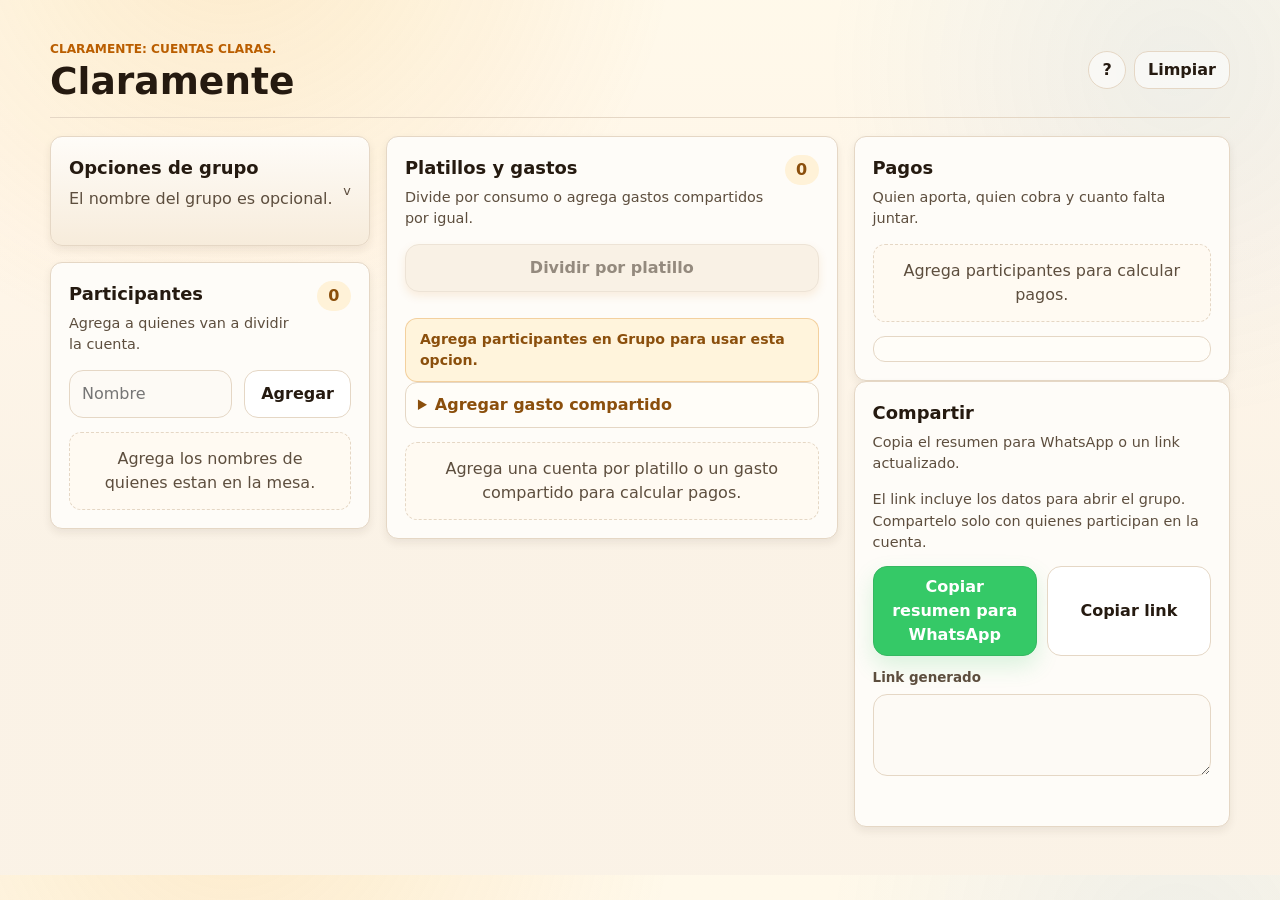
==== index.html @ 46884c8a "Hace el flujo legible para quien no usa tecnologia. Una pregunta a la vez, el dibujo sale solo y cad" ====
<!doctype html>
<html lang="es">
  <head>
    <meta charset="utf-8">
    <meta name="viewport" content="width=device-width, initial-scale=1">
    <meta name="theme-color" content="#f2a93b">
    <meta name="description" content="Divide cuentas de mesa y gastos compartidos sin backend y costo cero.">
    <meta http-equiv="Content-Security-Policy" content="default-src 'self'; script-src 'self'; style-src 'self' 'unsafe-inline'; img-src 'self' data: blob:; connect-src 'self'; object-src 'none'; base-uri 'none'; form-action 'none'; manifest-src 'self'; worker-src 'self'">
    <title>Claramente: cuentas claras</title>
    <link rel="icon" href="icon-192.png">
    <link rel="manifest" href="manifest.json">
    <link rel="stylesheet" href="style.css">
  </head>
  <body>
    <main class="app-shell">
      <header class="topbar">
        <div>
          <p class="eyebrow">Claramente: cuentas claras.</p>
          <h1>Claramente</h1>
        </div>
        <div class="topbar-actions">
          <button class="ghost-button topbar-button" id="supportBtn" type="button" aria-label="Ayuda y soporte">?</button>
          <button class="ghost-button topbar-button" id="resetBtn" type="button">Limpiar</button>
        </div>
      </header>

      <nav class="bottom-nav" aria-label="Secciones">
        <button class="nav-item active" data-tab="tab-group" type="button"><span class="nav-label">Grupo</span></button>
        <button class="nav-item" data-tab="tab-expenses" type="button"><span class="nav-label">Gastos</span></button>
        <button class="nav-item" data-tab="tab-settlements" type="button"><span class="nav-label">Pagos</span></button>
      </nav>

      <div class="main-grid">
        <div id="tab-group" class="tab-content">
          <details class="panel group-panel" id="groupConfigDetails">
            <summary class="group-summary-header">
              <div>
                <h2 id="groupTitle">Opciones de grupo</h2>
                <p>El nombre del grupo es opcional.</p>
              </div>
            </summary>
            <div class="group-config-content">
              <div class="form-row">
                <label class="field"><span>Nombre del grupo opcional</span><input id="groupNameInput" type="text" autocomplete="off" placeholder="Cena, viaje, renta..."></label>
                <label class="field"><span>Moneda</span>
                  <select id="currencyInput">
                    <option value="MXN">MXN</option>
                    <option value="USD">USD</option>
                    <option value="EUR">EUR</option>
                    <option value="COP">COP</option>
                    <option value="ARS">ARS</option>
                    <option value="CLP">CLP</option>
                  </select>
                </label>
              </div>
            </div>
          </details>

          <section class="panel" aria-labelledby="peopleTitle">
            <div class="section-header">
              <div>
                <h2 id="peopleTitle">Participantes</h2>
                <p>Agrega a quienes van a dividir la cuenta.</p>
              </div>
              <span class="counter" id="peopleCount">0</span>
            </div>
            <form class="inline-form" id="personForm">
              <label class="sr-only" for="personNameInput">Nombre</label>
              <input id="personNameInput" type="text" autocomplete="off" placeholder="Nombre">
              <button type="submit">Agregar</button>
            </form>
            <ul class="list" id="peopleList"></ul>
            <div class="guest-panel hidden" id="guestPanel"></div>
            <div class="tab-flow-actions"><button class="primary-button next-tab-btn" data-next-tab="tab-expenses" type="button">Siguiente: agregar gastos</button></div>
          </section>
        </div>

        <div id="tab-expenses" class="tab-content hidden">
          <section class="panel" aria-labelledby="expenseTitle">
            <div class="section-header">
              <div>
                <h2 id="expenseTitle">Platillos y gastos</h2>
                <p>Divide por consumo o agrega gastos compartidos por igual.</p>
              </div>
              <span class="counter" id="expenseCount">0</span>
            </div>
            <button class="primary-button full-action" id="openRestaurantBtn" type="button">Dividir por platillo</button>
            <div id="restaurantWarning" class="restaurant-warning hidden">
              <span>Agrega participantes en Grupo para usar esta opcion.</span>
            </div>
            <details class="single-expense">
              <summary>Agregar gasto compartido</summary>
              <form class="expense-form" id="expenseForm">
                <p class="field-hint">Para compras que se reparten entre varias personas sin distinguir platillos, como taxi, botellas u hotel.</p>
                <label class="field"><span>Descripcion</span><input id="expenseDescriptionInput" type="text" autocomplete="off" placeholder="Taxi, hotel, botellas..."></label>
                <div class="form-row">
                  <label class="field"><span>Monto</span><input id="expenseAmountInput" type="number" min="0" step="0.01" inputmode="decimal" placeholder="0.00"></label>
                  <label class="field"><span>Pago</span><select id="expensePaidByInput"></select></label>
                </div>
                <fieldset class="split-box">
                  <div class="split-header"><legend>Dividir entre</legend><button class="text-button" id="selectAllSplitBtn" type="button">Todos</button></div>
                  <div class="chips" id="splitWithList"></div>
                </fieldset>
                <button class="primary-button" type="submit">Agregar gasto</button>
              </form>
            </details>
            <ul class="list expense-list" id="expenseList"></ul>
            <div class="tab-flow-actions"><button class="primary-button next-tab-btn" data-next-tab="tab-settlements" type="button">Siguiente: pagos</button></div>
          </section>
        </div>

        <div id="tab-settlements" class="tab-content hidden">
          <section class="panel" aria-labelledby="balanceTitle">
            <div class="section-header">
              <div>
                <h2 id="balanceTitle">Pagos</h2>
                <p>Quien aporta, quien cobra y cuanto falta juntar.</p>
              </div>
            </div>
            <div class="balance-summary" id="balanceList"></div>
            <div class="settlements" id="settlementList"></div>
            <div class="table-close" id="tableClosePanel"></div>
          </section>
          <section class="panel share-panel" aria-labelledby="shareTitle">
            <div class="section-header">
              <div>
                <h2 id="shareTitle">Compartir</h2>
                <p>Copia el resumen para WhatsApp o un link actualizado.</p>
              </div>
            </div>
            <p class="privacy-note" id="privacyNote"></p>
            <div class="share-actions">
              <button class="primary-button" id="copyMessageBtn" type="button">Copiar resumen para WhatsApp</button>
              <button id="copyLinkBtn" type="button">Copiar link</button>
            </div>
            <label class="field"><span>Link generado</span><textarea id="shareLinkOutput" readonly rows="3"></textarea></label>
            <label class="field hidden" id="privateKeyField"><span>Clave privada</span><input id="privateKeyOutput" type="text" readonly></label>
            <button class="hidden" id="copyPrivateKeyBtn" type="button">Copiar clave</button>
            <p class="status-line" id="statusLine" aria-live="polite"></p>
          </section>
        </div>

        <div id="tab-support" class="tab-content hidden">
          <section class="panel group-panel" aria-labelledby="supportTitle">
            <div class="section-header">
              <div>
                <h2 id="supportTitle">Ayuda y soporte</h2>
                <p>Guia rapida y herramientas locales para revisar Claramente.</p>
              </div>
            </div>
            <div class="accordion-group">
              <details class="support-accordion"><summary>Como empezar a dividir gastos</summary><div class="accordion-content"><p>Agrega participantes, registra platillos o gastos, y revisa Pagos para saber cuanto falta juntar.</p></div></details>
              <details class="support-accordion"><summary>Como funciona cumpleanero o invitado</summary><div class="accordion-content"><p>Marca a quien no va a pagar desde Grupo. Su parte baja a $0 y se reparte entre quienes si pagan.</p></div></details>
              <details class="support-accordion"><summary>Privacidad del link</summary><div class="accordion-content"><p>El link incluye los datos para abrir el grupo. Compartelo solo con quienes participan en la cuenta.</p></div></details>
            </div>
          </section>
          <section class="panel backup-panel" aria-labelledby="backupTitle">
            <div class="section-header"><div><h2 id="backupTitle">Guardar o cargar copia del grupo</h2><p>Guarda una copia de seguridad en tu dispositivo para no perder los datos del grupo.</p></div></div>
            <div class="diagnostic-box">
              <p>Descarga un archivo con todos los participantes y gastos actuales, o sube uno guardado anteriormente para continuar.</p>
              <div class="diagnostic-actions">
                <button type="button" class="topbar-button" id="exportBackupBtn">Guardar copia (.claramente)</button>
                <button type="button" class="topbar-button accent-button" id="importBackupBtn">Cargar copia</button>
                <input type="file" id="importBackupFile" accept=".claramente,.clara,.json,.txt" style="display: none;">
              </div>
            </div>
          </section>
          <section class="panel support-dev-panel" aria-labelledby="devTitle">
            <div class="section-header"><div><h2 id="devTitle">Diagnostico y errores</h2><p>Herramientas tecnicas para resolver fallos y reportar problemas.</p></div></div>
            <div class="diagnostic-box"><p><strong>Version de cache:</strong> <code id="cacheVersionLabel">clara-cache-v51</code></p><div class="diagnostic-actions"><button type="button" class="topbar-button" id="copyStateJsonBtn">Copiar estado JSON</button><button type="button" class="topbar-button accent-button" id="forceReloadBtn">Forzar actualizacion</button></div></div>
            <div class="error-console-panel"><h3>Consola de errores</h3><div id="errorConsoleBox" class="error-console-box no-errors">No se han detectado errores de ejecucion. Todo funciona bien.</div><button type="button" class="primary-button hidden full-action compact-action" id="copyErrorLogBtn">Copiar reporte de errores</button></div>
          </section>
        </div>
      </div>
    </main>

    <dialog class="restaurant-dialog" id="restaurantDialog">
      <form method="dialog" id="restaurantForm">
        <div class="dialog-header">
          <h2>Dividir por platillo</h2>
          <button class="close-dialog-btn" id="closeRestaurantBtn" type="button" aria-label="Cerrar">&times;</button>
        </div>
        <p class="dialog-subtitle">Captura los productos manualmente y marca quien consumio cada uno.</p>
        <div id="ticketTableContainer">
          <div class="ticket-items-container">
            <table class="ticket-table">
              <thead>
                <tr>
                  <th>Producto</th>
                  <th class="price-column">Precio</th>
                  <th>Lo consumen</th>
                  <th class="remove-column"></th>
                </tr>
              </thead>
              <tbody id="ticketItemsBody"></tbody>
            </table>
          </div>
          <button class="text-button add-ticket-item" id="addTicketItemBtn" type="button">+ Agregar otro producto</button>
          <div class="form-row">
            <fieldset class="tip-field">
              <legend>Propina</legend>
              <div class="tip-options" id="ticketTipPercent">
                <label><input type="radio" name="ticketTipPercent" value="0"><span>Sin propina</span></label>
                <label><input type="radio" name="ticketTipPercent" value="5"><span>5%</span></label>
                <label><input type="radio" name="ticketTipPercent" value="10" checked><span>10%</span></label>
                <label><input type="radio" name="ticketTipPercent" value="15"><span>15%</span></label>
              </div>
            </fieldset>
            <label class="field"><span>Cargos adicionales</span><input id="ticketTaxFixed" type="number" min="0" step="0.01" value="0.00" placeholder="0.00"><span class="field-hint">IVA, servicio u otros importes fijos del ticket.</span></label>
          </div>
          <div class="form-row">
            <label class="field"><span>Quien pago la cuenta</span><select id="ticketPaidBySelect"></select><span class="field-hint">Deja "Nadie" si estan juntando el dinero antes de pagar.</span></label>
            <label class="field"><span>Nombre de la cuenta</span><input id="ticketNameInput" type="text" value="Restaurante" placeholder="Cena, almuerzo..."></label>
          </div>
          <div class="ticket-summary-box">
            <div class="summary-line"><span>Subtotal productos:</span><span id="ticketSubtotalLabel">$0.00</span></div>
            <div class="summary-line"><span>Total calculado:</span><span id="ticketTotalLabel">$0.00</span></div>
          </div>
          <div class="dialog-actions">
            <button class="ghost-button" id="cancelRestaurantBtn" type="button">Cancelar</button>
            <button class="primary-button" id="saveRestaurantBtn" type="button">Guardar y dividir</button>
          </div>
        </div>
      </form>
    </dialog>

    <dialog class="reminder-dialog" id="reminderDialog"><form method="dialog" id="reminderForm"><div class="dialog-header"><h2>Recordatorio de cobro</h2><button class="close-dialog-btn" id="closeReminderBtn" type="button" aria-label="Cerrar">&times;</button></div><p class="dialog-subtitle">Guarda una nota simple para que aparezca en el mensaje de WhatsApp cuando esta persona cobre.</p><input id="reminderPersonIdInput" type="hidden"><p class="dialog-person" id="reminderPersonName"></p><label class="field"><span>Recordatorio</span><textarea id="reminderTextInput" rows="4" autocomplete="off" placeholder="Transferencia, efectivo, CLABE..."></textarea></label><div class="dialog-actions"><button class="ghost-button" type="button" id="cancelReminderBtn">Cancelar</button><button class="primary-button" type="submit">Guardar</button></div></form></dialog>

    <dialog class="import-dialog" id="privateKeyDialog"><form method="dialog" id="privateKeyForm"><h2>Este link necesita clave</h2><p>Pega la clave que el host compartio aparte.</p><label class="field"><span>Clave</span><input id="privateKeyInput" type="text" autocomplete="off"></label><div class="dialog-actions"><button type="button" id="cancelPrivateKeyBtn">Cancelar</button><button class="primary-button" type="submit">Abrir</button></div></form></dialog>

    <script src="clara-sw-register.js" defer></script>
    <script src="shell-router.js" defer></script>
    <script src="clara-core.js" defer></script>
    <script src="app.js" defer></script>
  </body>
</html>
---- style.css ----
:root {
  color-scheme: light;
  --bg: oklch(96.5% 0.018 78);
  --panel: oklch(99.2% 0.006 82);
  --panel-soft: oklch(94.7% 0.025 78);
  --ink: oklch(23% 0.025 64);
  --muted: oklch(43.5% 0.032 68);
  --line: oklch(88.5% 0.028 74);
  --primary: oklch(78% 0.145 73);
  --primary-dark: oklch(58% 0.15 57);
  --accent: oklch(56% 0.15 252);
  --danger: oklch(48% 0.13 38);
  --success: oklch(50% 0.12 151);
  --state-info: oklch(95% 0.035 250);
  --state-info-line: oklch(75% 0.075 250);
  --state-warning: oklch(93% 0.07 76);
  --state-warning-line: oklch(78% 0.11 76);
  --state-success: oklch(92% 0.055 151);
  --state-success-line: oklch(74% 0.075 151);
  --receive-bg: var(--state-success);
  --receive-line: var(--state-success-line);
  --owe-bg: var(--state-warning);
  --owe-line: var(--state-warning-line);
  --focus: rgba(242, 169, 59, 0.34);
  --shadow: 0 4px 8px rgba(52, 43, 31, 0.08);
  --shadow-soft: 0 3px 8px rgba(52, 43, 31, 0.07);
  --radius: 12px;
  --radius-card: 16px;
  --control-radius: 14px;
  --motion-standard: 180ms cubic-bezier(0.2, 0, 0, 1);
  --motion-emphasized: 240ms cubic-bezier(0.2, 0, 0, 1);
}

* {
  box-sizing: border-box;
}

body {
  margin: 0;
  min-width: 320px;
  background:
    radial-gradient(circle at 18% -10%, rgba(242, 169, 59, 0.18), transparent 28rem),
    radial-gradient(circle at 92% 8%, rgba(47, 127, 211, 0.08), transparent 22rem),
    linear-gradient(180deg, oklch(98.5% 0.022 78) 0%, var(--bg) 34rem);
  color: var(--ink);
  font-family: ui-sans-serif, system-ui, -apple-system, BlinkMacSystemFont, "Segoe UI", sans-serif;
  line-height: 1.5;
}

button,
input,
select,
textarea {
  font: inherit;
}

button {
  min-height: 48px;
  border: 1px solid var(--line);
  border-radius: var(--control-radius);
  background: #fff;
  color: var(--ink);
  cursor: pointer;
  font-weight: 750;
  padding: 8px 16px;
  transition: border-color var(--motion-standard), background var(--motion-standard), transform var(--motion-standard), box-shadow var(--motion-standard), color var(--motion-standard);
}

button:hover {
  border-color: rgba(217, 130, 25, 0.48);
  box-shadow: var(--shadow-soft);
}

button:active {
  transform: translateY(1px);
}

button:disabled {
  cursor: not-allowed;
  opacity: 0.55;
}

button:focus-visible,
input:focus-visible,
select:focus-visible,
textarea:focus-visible,
summary:focus-visible {
  outline: 3px solid var(--focus);
  outline-offset: 2px;
}

input,
select,
textarea {
  width: 100%;
  min-height: 48px;
  border: 1px solid var(--line);
  border-radius: var(--control-radius);
  background: color-mix(in oklch, var(--panel) 88%, var(--panel-soft));
  color: var(--ink);
  padding: 10px 12px;
}

textarea {
  resize: vertical;
}

h1,
h2,
h3,
p {
  margin-top: 0;
}

h1 {
  margin-bottom: 0;
  font-size: 2.35rem;
  line-height: 1;
  letter-spacing: 0;
}

h2 {
  margin-bottom: 5px;
  font-size: 1.12rem;
}

h3 {
  margin-bottom: 8px;
  font-size: 0.95rem;
}

p {
  color: var(--muted);
}

.app-shell {
  width: min(1180px, calc(100% - 24px));
  margin: 0 auto;
  padding: 24px 0 48px;
}

.topbar {
  display: flex;
  align-items: center;
  justify-content: space-between;
  gap: 16px;
  margin-bottom: 18px;
  padding: 8px 0 16px;
  border-bottom: 1px solid var(--line);
}

.topbar-actions {
  display: flex;
  align-items: center;
  gap: 8px;
}

.topbar-button {
  min-height: 38px;
  padding: 0 13px;
}

#supportBtn {
  width: 38px;
  padding: 0;
  border-radius: 999px;
}

.eyebrow {
  margin: 0 0 5px;
  color: var(--primary-dark);
  font-size: 0.76rem;
  font-weight: 850;
  text-transform: uppercase;
}

.panel {
  background: var(--panel);
  border: 1px solid var(--line);
  border-radius: var(--radius);
  box-shadow: var(--shadow);
  padding: 18px;
}

.group-panel {
  margin-bottom: 16px;
  background: linear-gradient(180deg, var(--panel) 0%, var(--panel-soft) 100%);
}

.main-grid {
  display: grid;
  grid-template-columns: 1fr;
  gap: 16px;
}

.section-header {
  display: flex;
  align-items: flex-start;
  justify-content: space-between;
  gap: 14px;
  margin-bottom: 14px;
}

.section-header p {
  margin-bottom: 0;
  font-size: 0.9rem;
}

.field {
  display: grid;
  gap: 6px;
  color: var(--muted);
  font-size: 0.84rem;
  font-weight: 750;
}

.compact-field {
  width: min(150px, 42vw);
}

.form-row {
  display: grid;
  grid-template-columns: 1fr;
  gap: 12px;
}

.tip-field {
  display: grid;
  gap: 8px;
  margin: 0;
  border: 0;
  padding: 0;
}

.tip-field legend {
  color: var(--muted);
  font-size: 0.84rem;
  font-weight: 750;
  margin-bottom: 6px;
}

.tip-options {
  display: grid;
  grid-template-columns: repeat(2, minmax(0, 1fr));
  gap: 8px;
}

.tip-options label {
  cursor: pointer;
}

.tip-options input {
  position: absolute;
  opacity: 0;
  pointer-events: none;
}

.tip-options span {
  display: grid;
  min-height: 44px;
  place-items: center;
  border: 1px solid var(--line);
  border-radius: var(--control-radius);
  background: #fff;
  color: var(--ink);
  font-weight: 800;
}

.tip-options input:checked + span {
  border-color: var(--primary);
  background: #fff2d8;
  color: #8b4f0c;
}

.inline-form,
.expense-form {
  display: grid;
  gap: 12px;
}

.inline-form {
  grid-template-columns: 1fr auto;
}

.full-action {
  width: 100%;
  margin-bottom: 16px;
}

.primary-button {
  border-color: var(--primary);
  background: var(--primary);
  color: #271706;
  box-shadow: 0 4px 8px rgba(217, 130, 25, 0.18);
}

.primary-button:hover {
  background: var(--primary-dark);
  border-color: var(--primary-dark);
  color: #fff;
}

.ghost-button {
  background: rgba(255, 255, 255, 0.56);
}

.text-button {
  min-height: auto;
  border: 0;
  background: transparent;
  color: var(--accent);
  padding: 0;
}

.counter {
  display: inline-grid;
  place-items: center;
  min-width: 34px;
  height: 30px;
  border-radius: 999px;
  background: #fff2d8;
  color: #8b4f0c;
  font-weight: 850;
}

.list {
  display: grid;
  gap: 10px;
  margin: 14px 0 0;
  padding: 0;
  list-style: none;
}

.list-item {
  display: grid;
  grid-template-columns: 1fr auto;
  align-items: center;
  gap: 12px;
  border: 1px solid var(--line);
  border-radius: var(--radius);
  padding: 12px;
  background: linear-gradient(180deg, var(--panel) 0%, color-mix(in oklch, var(--panel) 86%, var(--panel-soft)) 100%);
  box-shadow: var(--shadow-soft);
}

.person-info {
  display: flex;
  align-items: center;
  gap: 10px;
  min-width: 0;
}

.person-info::before {
  content: "";
  flex: 0 0 auto;
  width: 38px;
  height: 38px;
  border: 2px solid transparent;
  border-radius: 999px;
  background:
    linear-gradient(#fff, #fff) padding-box,
    linear-gradient(135deg, var(--primary), var(--accent)) border-box;
  box-shadow: inset 0 0 0 8px #f8efe2;
}

.item-title {
  margin: 0;
  color: var(--ink);
  font-weight: 850;
}

.item-meta {
  margin: 2px 0 0;
  font-size: 0.84rem;
}

.danger-button {
  color: var(--danger);
  border-color: #f0d3a7;
  background: #fff8ed;
}

.single-expense {
  border: 1px solid var(--line);
  border-radius: var(--radius);
  padding: 10px 12px;
  background: #fffdf8;
}

.single-expense summary {
  cursor: pointer;
  color: #8b4f0c;
  font-weight: 850;
}

.single-expense .expense-form {
  margin-top: 12px;
}

.split-box {
  margin: 0;
  border: 1px solid var(--line);
  border-radius: var(--radius);
  padding: 12px;
}

.split-header {
  display: flex;
  align-items: center;
  justify-content: space-between;
  gap: 12px;
  margin-bottom: 10px;
}

.chips {
  display: flex;
  flex-wrap: wrap;
  gap: 8px;
}

.item-bubbles {
  display: flex;
  flex-wrap: wrap;
  gap: 4px;
}

.chip,
.reminder-badge {
  display: inline-flex;
  align-items: center;
  gap: 6px;
  border: 1px solid var(--line);
  border-radius: 999px;
  padding: 7px 10px;
  background: #fff8ed;
  color: var(--ink);
  font-size: 0.86rem;
  font-weight: 750;
}

.item-bubble {
  display: inline-flex;
  align-items: center;
  justify-content: center;
  border: 1px solid var(--line);
  border-radius: 999px;
  background: #fff8ed;
  color: var(--ink);
  font-weight: 750;
  min-height: 38px;
  padding: 6px 10px;
  font-size: 0.8rem;
  line-height: 1.2;
  transition: background 150ms ease-out, border-color 150ms ease-out, color 150ms ease-out;
}

.chip input {
  width: auto;
  min-height: auto;
}

.reminder-badge {
  min-height: 30px;
  width: fit-content;
  margin-top: 5px;
  cursor: pointer;
}

.reminder-badge.active {
  border-color: var(--accent);
  color: #155c9d;
  background: #eef7ff;
}

.guest-badge {
  display: inline-flex;
  align-items: center;
  gap: 6px;
  border: 1px solid var(--line);
  border-radius: 999px;
  padding: 7px 10px;
  background: #fff8ed;
  color: var(--ink);
  font-size: 0.86rem;
  font-weight: 750;
  min-height: 30px;
  width: fit-content;
  margin-top: 5px;
  cursor: pointer;
}

.guest-badge.active {
  border-color: var(--primary-dark);
  color: #8b4f0c;
  background: #fff0c8;
}

.item-bubble.active {
  border-color: var(--accent);
  background: var(--accent);
  color: #fff;
}

.balance-summary,
.settlements {
  display: grid;
  gap: 10px;
  min-width: 0;
}

.inline-name-input,
.inline-expense-description,
.inline-expense-amount {
  min-height: 38px;
  padding: 7px 9px;
}

.inline-name-input {
  max-width: 100%;
  font-weight: 850;
}

.expense-edit-row {
  display: grid;
  gap: 8px;
  min-width: 0;
}

.inline-expense-amount {
  max-width: 150px;
}

.guest-panel {
  display: grid;
  gap: 10px;
  margin-top: 14px;
  border: 1px solid rgba(217, 130, 25, 0.32);
  border-radius: var(--radius);
  background: #fff4dc;
  padding: 12px;
}

.guest-panel-header h3 {
  margin-bottom: 4px;
}

.guest-panel-header p {
  margin-bottom: 0;
  font-size: 0.88rem;
}

.guest-chips .guest-badge {
  min-height: 38px;
  margin-top: 0;
}

.balance-row,
.settlement-row {
  display: flex;
  align-items: center;
  justify-content: space-between;
  gap: 12px;
  border: 1px solid var(--line);
  border-radius: var(--radius);
  padding: 12px;
  background: #fffdf8;
  min-width: 0;
}

.balance-row span,
.settlement-row span {
  min-width: 0;
  overflow-wrap: anywhere;
}

.balance-row strong,
.balance-row .positive,
.balance-row .negative,
.balance-row .neutral,
.settlement-row strong {
  flex: 0 0 auto;
  text-align: right;
  white-space: nowrap;
}

.balance-row.is-positive {
  border-color: var(--receive-line);
  background: var(--receive-bg);
}

.balance-row.is-negative {
  border-color: var(--owe-line);
  background: var(--owe-bg);
}

.balance-row.is-neutral {
  background: #f4efe7;
}

.positive {
  color: var(--success);
  font-weight: 850;
}

.negative {
  color: #9a5a0d;
  font-weight: 850;
}

.neutral {
  color: var(--muted);
  font-weight: 750;
}

.mode-toggle {
  display: grid;
  grid-template-columns: 1fr 1fr;
  gap: 8px;
  margin-bottom: 12px;
}

.mode-toggle label {
  cursor: pointer;
}

.mode-toggle input {
  position: absolute;
  opacity: 0;
  pointer-events: none;
  width: 1px;
  min-height: 1px;
  margin: 0;
}

.mode-toggle span {
  display: grid;
  place-items: center;
  min-height: 44px;
  border: 1px solid var(--line);
  border-radius: var(--control-radius);
  background: #fff;
  font-weight: 800;
}

.mode-toggle input:checked + span {
  border-color: var(--primary);
  background: #fff2d8;
  color: #8b4f0c;
}

.privacy-note {
  min-height: 42px;
  margin-bottom: 12px;
  font-size: 0.9rem;
}

.share-actions {
  display: grid;
  grid-template-columns: 1fr;
  gap: 10px;
  margin-bottom: 12px;
}

#copyMessageBtn {
  border-color: #35b861;
  background: #35c967;
  color: #ffffff;
  box-shadow: 0 10px 22px rgba(53, 201, 103, 0.18);
}

#copyMessageBtn:hover {
  border-color: #2ca957;
  background: #2ca957;
}

.status-line {
  min-height: 22px;
  margin: 10px 0 0;
  color: #8b4f0c;
  font-weight: 850;
}

.ticket-status-line {
  margin-top: 8px;
  color: var(--danger);
}

.hidden {
  display: none !important;
}

.empty {
  border: 1px dashed var(--line);
  border-radius: var(--radius);
  padding: 14px;
  color: var(--muted);
  text-align: center;
  background: #fffaf2;
}

.restaurant-dialog,
.reminder-dialog,
.import-dialog {
  width: min(760px, calc(100% - 24px));
  border: 1px solid var(--line);
  border-radius: 16px;
  padding: 20px;
  background: var(--panel);
  box-shadow: var(--shadow);
  color: var(--ink);
  max-height: 90vh;
  overflow: auto;
}

.reminder-dialog,
.import-dialog {
  width: min(440px, calc(100% - 24px));
}

.restaurant-dialog::backdrop,
.reminder-dialog::backdrop,
.import-dialog::backdrop {
  background: rgba(28, 25, 23, 0.45);
  backdrop-filter: blur(3px);
}

.dialog-header {
  display: flex;
  justify-content: space-between;
  align-items: center;
  margin-bottom: 8px;
}

.dialog-header h2 {
  margin: 0;
  font-size: 1.25rem;
}

.dialog-subtitle {
  margin-bottom: 18px;
  font-size: 0.9rem;
}

.dialog-person {
  margin-bottom: 12px;
  color: var(--ink);
  font-weight: 850;
}

.close-dialog-btn {
  min-height: auto;
  border: 0;
  background: transparent;
  font-size: 1.5rem;
  padding: 0 4px;
  color: var(--muted);
}

.dialog-actions {
  display: flex;
  justify-content: flex-end;
  gap: 10px;
  margin-top: 16px;
}

.wizard-step {
  display: grid;
  gap: 16px;
}

.wizard-step.hidden {
  display: none;
}

.wizard-actions {
  display: grid;
  grid-template-columns: 1fr;
  gap: 10px;
}

.ticket-items-container {
  border: 1px solid var(--line);
  border-radius: var(--radius);
  background: #fffdf8;
  max-height: 300px;
  overflow: auto;
  margin-bottom: 12px;
}

.ticket-table {
  width: 100%;
  border-collapse: collapse;
  text-align: left;
}

.ticket-table th,
.ticket-table td {
  padding: 8px 4px;
  border-bottom: 1px solid var(--line);
  font-size: 0.82rem;
}

.ticket-table th {
  color: var(--muted);
  font-size: 0.76rem;
  text-transform: uppercase;
}

.price-column {
  width: 75px;
}

.remove-column {
  width: 32px;
}

.ticket-table td input {
  min-height: 32px;
  padding: 4px 6px;
  font-size: 0.82rem;
}

.add-ticket-item {
  margin-bottom: 12px;
  font-weight: 850;
}

.ticket-summary-box,
.table-close {
  background: #fffdf8;
  border: 1px solid var(--line);
  border-radius: var(--radius);
  padding: 12px;
  margin-top: 14px;
  min-width: 0;
  max-width: 100%;
}

.summary-line,
.close-summary {
  display: flex;
  justify-content: space-between;
  gap: 12px;
  margin-bottom: 6px;
  font-weight: 750;
}

.summary-line:last-child {
  margin-bottom: 0;
  color: #8b4f0c;
}

.table-close-header {
  display: flex;
  align-items: flex-start;
  justify-content: space-between;
  gap: 12px;
  margin-bottom: 10px;
  min-width: 0;
}

.table-close-header p {
  margin-bottom: 0;
  font-size: 0.86rem;
}

.table-close-header > div {
  min-width: 0;
}

.table-close-header > strong {
  flex: 0 0 auto;
  text-align: right;
}

.close-list {
  display: grid;
  gap: 10px;
  margin-top: 12px;
}

.close-header-row {
  display: none;
  grid-template-columns: minmax(110px, 0.8fr) minmax(100px, 1fr) minmax(110px, 0.9fr) minmax(90px, 0.7fr);
  gap: 10px;
  margin-top: 12px;
  color: var(--muted);
  font-size: 0.78rem;
  font-weight: 850;
}

.close-row {
  display: grid;
  gap: 8px;
  border: 1px solid var(--line);
  border-radius: var(--radius);
  background: #fffdf8;
  padding: 10px;
  min-width: 0;
}

.close-row.is-paid {
  border-color: var(--receive-line);
  background: var(--receive-bg);
}

.close-row.is-guest {
  border-color: var(--owe-line);
  background: #fff4dc;
}

.close-check {
  display: flex;
  align-items: center;
  gap: 8px;
  font-weight: 850;
}

.close-check input {
  width: 18px;
  min-height: auto;
  accent-color: var(--accent);
}

.close-row-money {
  display: grid;
  gap: 8px;
  color: var(--muted);
  font-size: 0.9rem;
  min-width: 0;
  overflow-wrap: anywhere;
}

.close-row-money label {
  display: grid;
  gap: 4px;
  color: var(--muted);
  font-size: 0.82rem;
  font-weight: 750;
  min-width: 0;
}

.close-row-money input {
  min-width: 0;
  max-width: 100%;
}

.guest-toggle {
  display: flex !important;
  align-items: center;
  gap: 8px !important;
  color: var(--ink) !important;
}

.guest-toggle input {
  width: 18px;
  min-height: auto;
  accent-color: var(--accent);
}

.guest-summary {
  display: grid;
  gap: 4px;
  border: 1px solid rgba(180, 83, 9, 0.28);
  border-radius: var(--radius);
  background: #fff8ed;
  color: var(--accent);
  padding: 10px;
  margin-bottom: 12px;
}

.close-warning {
  border: 1px solid #efc5bd;
  border-radius: var(--radius);
  background: #fff1ee;
  color: var(--danger);
  padding: 10px;
  font-weight: 800;
}

.close-pending {
  border-top: 1px solid var(--line);
  margin-top: 12px;
  padding-top: 12px;
}

.close-pending p {
  margin: 0 0 4px;
}

.sr-only {
  position: absolute;
  width: 1px;
  height: 1px;
  padding: 0;
  margin: -1px;
  overflow: hidden;
  clip: rect(0, 0, 0, 0);
  white-space: nowrap;
  border: 0;
}

@media (min-width: 720px) {
  body:not(.force-mobile) .app-shell {
    padding-top: 32px;
  }

  body:not(.force-mobile) .main-grid {
    grid-template-columns: minmax(280px, 0.85fr) minmax(360px, 1.15fr);
    align-items: start;
  }

  body:not(.force-mobile) .form-row,
  body:not(.force-mobile) .share-actions,
  body:not(.force-mobile) .wizard-actions {
    grid-template-columns: 1fr 1fr;
  }

  body:not(.force-mobile) .close-row {
    grid-template-columns: minmax(150px, 0.7fr) 1fr;
    align-items: start;
  }

  body:not(.force-mobile) .close-header-row {
    display: grid;
  }
}

@media (min-width: 1040px) {
  body:not(.force-mobile) .main-grid {
    grid-template-columns: 0.85fr 1.2fr 1fr;
  }
}

/* Tab Navigation System */
.tab-content.hidden {
  display: none !important;
}

.bottom-nav {
  display: flex;
  justify-content: center;
  gap: 6px;
  background: rgba(255, 253, 248, 0.9);
  border: 1px solid rgba(229, 221, 209, 0.9);
  border-radius: 999px;
  padding: 7px;
  width: fit-content;
  margin: 0 auto 24px;
  box-shadow: var(--shadow);
  backdrop-filter: blur(14px) saturate(140%);
}

.nav-item {
  display: inline-flex;
  align-items: center;
  justify-content: center;
  gap: 9px;
  border: none;
  background: transparent;
  padding: 8px 16px;
  border-radius: 999px;
  cursor: pointer;
  font-size: 0.9rem;
  font-weight: 750;
  color: var(--muted);
  min-height: 38px;
  transition: transform var(--motion-standard), background var(--motion-standard), color var(--motion-standard);
}

.nav-item:hover {
  background: #fff2d8;
  color: var(--ink);
}

.nav-item.active {
  background: var(--primary);
  color: #271706;
  box-shadow: inset 0 1px 0 rgba(255, 255, 255, 0.22), 0 8px 18px rgba(217, 130, 25, 0.18);
}

.tab-content {
  width: 100%;
}

@media (min-width: 720px) {
  body:not(.force-mobile) .bottom-nav {
    display: none !important;
  }

  body:not(.force-mobile) .tab-content.hidden {
    display: block !important;
  }

  body:not(.force-mobile) #tab-support.hidden {
    display: none !important;
  }
  
  body:not(.force-mobile) .tab-content {
    max-width: none !important;
    margin: 0 !important;
  }

  body:not(.force-mobile) .main-grid {
    grid-template-columns: minmax(280px, 0.8fr) minmax(360px, 1.2fr);
    align-items: start;
  }
  
  body:not(.force-mobile) #tab-settlements {
    grid-column: span 2;
  }
}

@media (min-width: 1040px) {
  body:not(.force-mobile) .main-grid {
    grid-template-columns: 0.85fr 1.2fr 1fr;
  }
  
  body:not(.force-mobile) #tab-settlements {
    grid-column: span 1;
  }
}

@media (max-width: 719px) {
  .app-shell {
    padding-bottom: 96px;
  }

  .bottom-nav {
    position: fixed;
    bottom: 16px;
    left: 50vw;
    transform: translateX(-50%);
    width: min(448px, calc(100vw - 32px));
    max-width: calc(100vw - 32px);
    margin: 0;
    border-radius: 24px;
    box-shadow: 0 8px 14px rgba(52, 43, 31, 0.14);
    backdrop-filter: blur(16px) saturate(150%);
    background: rgba(255, 253, 248, 0.94);
    z-index: 1000;
    padding: 8px;
    gap: 6px;
  }

  .nav-item {
    flex-direction: column;
    gap: 2px;
    padding: 6px 0;
    font-size: 0.75rem;
    flex: 1;
    min-height: 48px;
    border-radius: 12px;
  }

}

/* Tab Flow Actions (Siguiente buttons) */
.tab-flow-actions {
  margin-top: 20px;
  display: flex;
  justify-content: flex-end;
}

.tab-flow-actions button {
  width: 100%;
  padding: 12px;
  font-size: 0.95rem;
}

@media (min-width: 720px) {
  body:not(.force-mobile) .tab-flow-actions {
    display: none !important;
  }
}

/* Force Mobile Mode Overrides (Desktop preview simulation) */
body.force-mobile {
  background: #eee7dc !important;
}

body.force-mobile .app-shell {
  background: var(--bg) !important;
  max-width: 480px;
  width: 100%;
  margin: 0 auto;
  min-height: 100vh;
  box-shadow: 0 8px 14px rgba(52, 43, 31, 0.10);
  border-left: 1px solid var(--line);
  border-right: 1px solid var(--line);
  padding: 24px 16px 110px !important;
}

body.force-mobile .bottom-nav {
  position: fixed;
  bottom: 16px;
  left: 50vw;
  transform: translateX(-50%);
  width: min(448px, calc(100vw - 32px));
  max-width: calc(100vw - 32px);
  margin: 0;
  border-radius: 24px;
  box-shadow: 0 8px 14px rgba(52, 43, 31, 0.14);
  backdrop-filter: blur(16px) saturate(150%);
  background: rgba(255, 253, 248, 0.94);
  z-index: 1000;
  padding: 8px;
  gap: 6px;
  display: flex !important;
}

body.force-mobile .nav-item {
  flex-direction: column;
  gap: 2px;
  padding: 6px 0;
  font-size: 0.75rem;
  flex: 1;
  min-height: 48px;
  border-radius: 12px;
}

@media (max-width: 480px) {
  .table-close-header,
  .close-summary {
    display: grid;
    grid-template-columns: 1fr;
    gap: 6px;
  }

  .table-close-header > strong,
  .close-summary span {
    text-align: left;
  }

  .settlement-row {
    align-items: flex-start;
  }
}

/* Limit dialog width in mobile simulation mode */
body.force-mobile .restaurant-dialog,
body.force-mobile .reminder-dialog,
body.force-mobile .import-dialog {
  width: min(420px, calc(100% - 24px)) !important;
}

/* Support and Diagnostic Tab Styles */
.accordion-group {
  display: grid;
  gap: 10px;
}

.support-callout {
  display: grid;
  gap: 14px;
  margin-bottom: 18px;
  border: 1px dashed var(--primary);
  border-radius: var(--radius);
  background: var(--surface-soft);
  padding: 15px;
}

.support-callout h3 {
  margin-bottom: 4px;
}

.support-callout p {
  margin-bottom: 0;
  font-size: 0.92rem;
}

.support-links {
  display: flex;
  flex-wrap: wrap;
  gap: 8px;
}

.support-manual-link {
  display: inline-flex;
  align-items: center;
  justify-content: center;
  min-height: 44px;
  border: 1px solid var(--primary);
  border-radius: var(--control-radius);
  background: var(--primary);
  color: #271706;
  font-weight: 750;
  padding: 8px 16px;
  text-decoration: none;
}

.support-manual-link:hover {
  background: var(--primary-dark);
  border-color: var(--primary-dark);
  color: #fff;
}

.support-accordion {
  border: 1px solid rgba(229, 221, 209, 0.9);
  border-radius: var(--radius);
  background: linear-gradient(180deg, #ffffff 0%, #fffdf8 100%);
  transition: border-color var(--motion-standard), box-shadow var(--motion-standard);
  overflow: hidden;
}

.support-accordion[open] {
  border-color: rgba(242, 169, 59, 0.4);
  box-shadow: var(--shadow-soft);
}

.support-accordion summary {
  padding: 14px 15px;
  font-weight: 800;
  color: var(--ink);
  cursor: pointer;
  user-select: none;
  list-style: none;
  display: flex;
  justify-content: space-between;
  align-items: center;
  gap: 12px;
}

.support-accordion summary::after {
  content: "+";
  display: inline-grid;
  place-items: center;
  flex: 0 0 auto;
  width: 24px;
  height: 24px;
  border-radius: 999px;
  background: #fff2d8;
  font-size: 0.95rem;
  color: #8b4f0c;
  font-weight: 850;
  transition: transform var(--motion-standard);
}

.support-accordion[open] summary::after {
  content: "-";
}

.support-accordion summary::-webkit-details-marker {
  display: none;
}

.accordion-content {
  padding: 0 15px 15px;
  border-top: 1px dashed var(--line);
  padding-top: 10px;
  font-size: 0.9rem;
  color: var(--muted);
}

.accordion-content p {
  margin-bottom: 6px;
}

.accordion-content p:last-child {
  margin-bottom: 0;
}

.support-dev-panel {
  margin-top: 16px;
}

.diagnostic-box {
  color: var(--muted);
  font-size: 0.9rem;
  margin-bottom: 16px;
}

.diagnostic-box p {
  margin-bottom: 10px;
}

.diagnostic-box code {
  display: inline-block;
  background: var(--panel-soft);
  border: 1px solid var(--line);
  border-radius: 7px;
  color: var(--ink);
  font-weight: 850;
  padding: 2px 7px;
}

.diagnostic-actions {
  display: grid;
  grid-template-columns: 1fr 1fr;
  gap: 8px;
}

@media (max-width: 480px) {
  .diagnostic-actions {
    grid-template-columns: 1fr;
  }
}

body.force-mobile .diagnostic-actions {
  grid-template-columns: 1fr;
}

.diagnostic-actions button,
.compact-action {
  min-height: 38px;
  padding: 6px 10px;
  font-size: 0.84rem;
}

.accent-button {
  border-color: rgba(180, 83, 9, 0.35);
  color: var(--accent);
}

.error-console-panel h3 {
  margin-bottom: 6px;
}

.error-console-box {
  max-height: 128px;
  overflow: auto;
  border-radius: var(--radius);
  padding: 10px;
  font-family: ui-monospace, SFMono-Regular, Consolas, "Liberation Mono", monospace;
  font-size: 0.82rem;
}

.error-console-box.no-errors {
  background: var(--receive-bg);
  border: 1px solid var(--receive-line);
  color: #17633a;
}

.error-console-box.has-errors {
  background: #fff1ee;
  border: 1px solid #efc5bd;
  color: var(--danger);
}

.error-log-item {
  border-bottom: 1px dashed rgba(153, 27, 27, 0.2);
  padding-bottom: 6px;
  margin-bottom: 6px;
  text-align: left;
}

.error-log-item:last-child {
  border-bottom: 0;
  padding-bottom: 0;
  margin-bottom: 0;
}
/* Desktop spacing for support tab */
@media (min-width: 720px) {
  body:not(.force-mobile) #tab-support {
    grid-column: span 2;
    margin-top: 16px;
  }
}

@media (min-width: 1040px) {
  body:not(.force-mobile) #tab-support {
    grid-column: span 3;
  }
}

.person-actions {
  display: flex;
  flex-wrap: wrap;
  gap: 8px;
}

.field-hint {
  color: var(--muted);
  display: block;
  font-size: 0.8rem;
  line-height: 1.35;
  margin-top: 6px;
}

.ticket-item-name,
.ticket-item-price {
  width: 100%;
}

.delete-ticket-item-btn {
  border: 0;
  min-height: auto;
  padding: 4px;
}

@media (max-width: 520px) {
  .ticket-items-container {
    max-height: 54vh;
  }

  .ticket-table,
  .ticket-table tbody,
  .ticket-table tr,
  .ticket-table td {
    display: block;
  }

  .ticket-table thead {
    display: none;
  }

  .ticket-table tr {
    display: grid;
    grid-template-columns: minmax(0, 1fr) 88px 36px;
    grid-template-areas:
      "product price remove"
      "consumers consumers consumers";
    gap: 8px;
    padding: 10px;
    border-bottom: 1px solid var(--line);
  }

  .ticket-table td {
    border-bottom: 0;
    padding: 0;
    min-width: 0;
  }

  .ticket-product-cell {
    grid-area: product;
  }

  .ticket-price-cell {
    grid-area: price;
  }

  .ticket-consumer-cell {
    grid-area: consumers;
    padding-top: 2px;
  }

  .ticket-consumer-cell::before {
    content: "Lo consumen";
    display: block;
    margin: 0 0 6px;
    color: var(--muted);
    font-size: 0.74rem;
    font-weight: 850;
    text-transform: uppercase;
  }

  .ticket-remove-cell {
    grid-area: remove;
    align-self: start;
  }

  .ticket-consumer-cell .item-bubbles {
    display: grid;
    grid-template-columns: repeat(auto-fit, minmax(76px, 1fr));
    gap: 6px;
  }

  .ticket-consumer-cell .item-bubble {
    width: 100%;
    min-height: 44px;
    padding: 6px 8px;
    font-size: 0.78rem;
    overflow-wrap: anywhere;
  }

  .delete-ticket-item-btn {
    width: 36px;
    min-height: 36px;
  }
}

.error-stack {
  color: #7f1d1d;
  font-size: 0.72rem;
  margin: 4px 0 0;
  overflow-x: auto;
  white-space: pre-wrap;
}

.restaurant-warning {
  border: 1px solid rgba(217, 130, 25, 0.32);
  border-radius: var(--radius);
  background: #fff4dc;
  color: #8b4f0c;
  padding: 10px 14px;
  margin-top: 10px;
  font-size: 0.88rem;
  font-weight: 750;
  display: flex;
  align-items: center;
  gap: 8px;
}

.disabled-looking {
  opacity: 0.65;
  background: var(--panel-soft) !important;
  border-color: var(--line) !important;
  color: var(--muted) !important;
  cursor: pointer;
}

.group-summary-header {
  cursor: pointer;
  list-style: none;
  display: flex;
  justify-content: space-between;
  align-items: center;
  user-select: none;
}

.group-summary-header::-webkit-details-marker {
  display: none;
}

.group-summary-header::after {
  content: "v";
  font-size: 0.8rem;
  color: var(--muted);
  transition: transform var(--motion-standard);
  display: inline-block;
  margin-left: 10px;
}

details[open] .group-summary-header::after {
  transform: rotate(180deg);
}

.person-name-container {
  display: flex;
  align-items: center;
  gap: 8px;
}

.edit-person-btn {
  font-size: 0.76rem;
  padding: 2px 6px;
  min-height: auto;
  color: var(--muted);
  border: 0;
  background: transparent;
  cursor: pointer;
  border-radius: 4px;
}

.edit-person-btn:hover {
  color: var(--accent);
  background: #eef7ff;
}

.toast-notification {
  position: fixed;
  bottom: 82px;
  left: 50%;
  transform: translateX(-50%) translateY(100px);
  background: #1c1917;
  color: #ffffff;
  padding: 10px 20px;
  border-radius: 16px;
  font-size: 0.88rem;
  font-weight: 750;
  box-shadow: 0 8px 14px rgba(0,0,0,0.15);
  z-index: 2000;
  transition: transform var(--motion-emphasized), opacity var(--motion-standard);
  opacity: 0;
  pointer-events: none;
  max-width: calc(100vw - 40px);
  text-align: center;
  box-sizing: border-box;
}

.toast-notification.show {
  transform: translateX(-50%) translateY(0);
  opacity: 1;
}

/* OCR styles */
.ocr-accordion {
  border: 1px solid var(--line);
  border-radius: var(--radius);
  background: var(--bg);
  margin-bottom: 16px;
  overflow: hidden;
}

.ocr-accordion summary {
  padding: 10px 14px;
  font-weight: 850;
  cursor: pointer;
  user-select: none;
  background: var(--panel-soft);
  color: var(--ink);
  font-size: 0.88rem;
}

.ocr-accordion-content {
  padding: 14px;
  display: grid;
  gap: 12px;
}

.ocr-actions {
  display: flex;
  align-items: center;
  gap: 12px;
  flex-wrap: wrap;
}

.file-upload-label {
  display: inline-flex;
  align-items: center;
  justify-content: center;
  cursor: pointer;
  font-weight: 800;
  padding: 10px 16px;
  border-radius: var(--control-radius);
  background: var(--primary);
  color: #271706;
  border: 1px solid var(--primary);
  min-height: 42px;
  transition: background 150ms ease;
}

.file-upload-label:hover {
  background: var(--primary-dark);
  color: #ffffff;
}

.ocr-status-box {
  background: var(--panel-soft);
  border: 1px solid var(--line);
  border-radius: var(--radius);
  padding: 10px;
  display: grid;
  gap: 6px;
  font-size: 0.84rem;
  color: var(--ink);
}

.ocr-status-box.hidden {
  display: none !important;
}

.ocr-progress-bar-container {
  width: 100%;
  height: 8px;
  background: var(--line);
  border-radius: 999px;
  overflow: hidden;
}

.ocr-progress-bar {
  height: 100%;
  background: var(--accent);
  width: 0%;
  transition: width var(--motion-standard);
}

@media (max-width: 719px) {
  .topbar {
    align-items: flex-start;
  }

  .topbar-actions {
    flex: 0 0 auto;
  }

  h1 {
    font-size: 2rem;
  }

  .panel {
    padding: 16px;
  }

  .restaurant-dialog,
  .reminder-dialog,
  .import-dialog {
    width: 100%;
    max-width: none;
    margin: auto 0 0;
    border-radius: 18px 18px 0 0;
    max-height: 88vh;
  }
}

@media (prefers-reduced-motion: reduce) {
  *,
  *::before,
  *::after {
    animation-duration: 0.01ms !important;
    animation-iteration-count: 1 !important;
    scroll-behavior: auto !important;
    transition-duration: 0.01ms !important;
  }
}
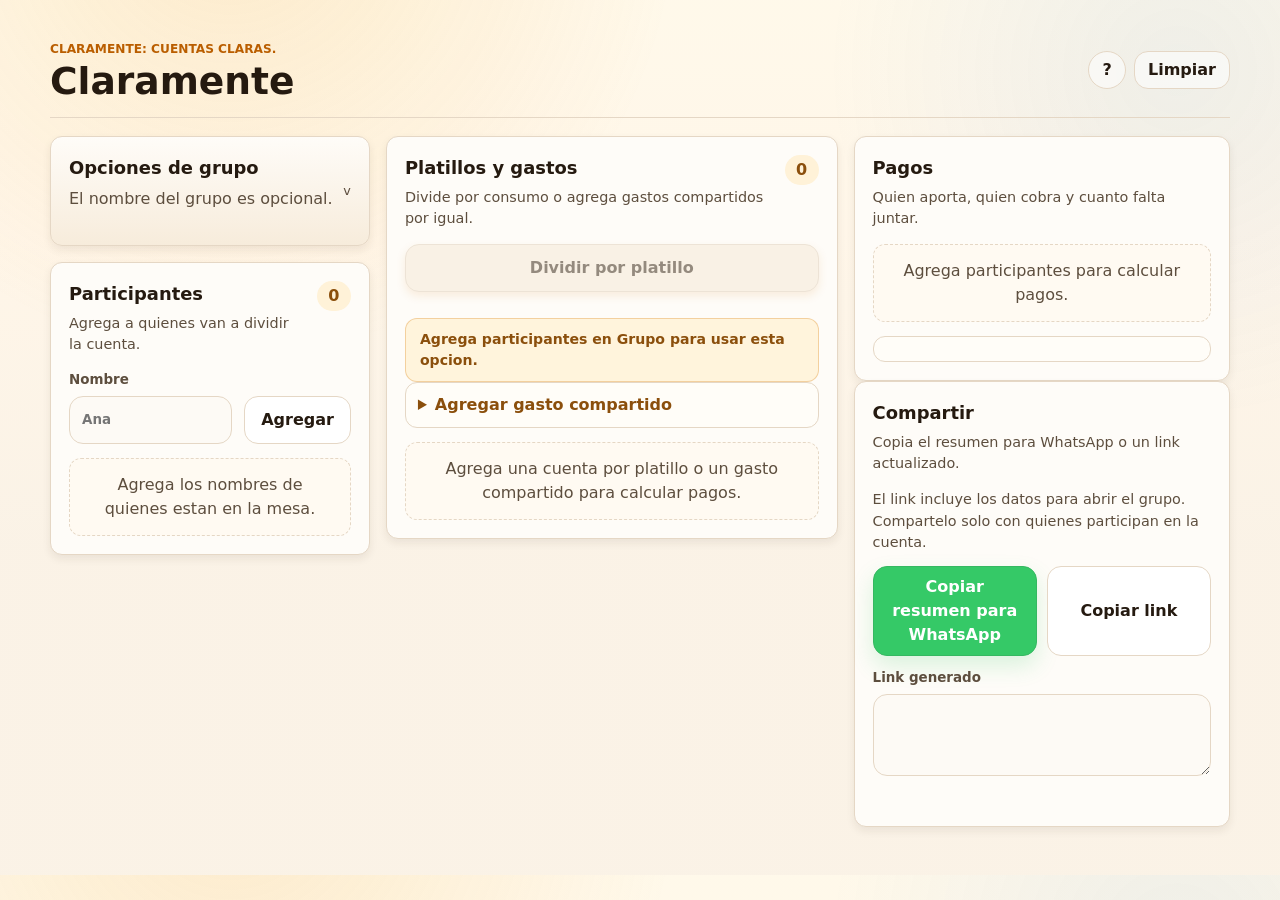
==== commit 4afe47f4: "Ajusta formularios, letra y toques a las guias web modernas. Co-Authored-By: Codex <noreply@openai.c" ====
--- a/index.html
+++ b/index.html
@@ -65,8 +65,7 @@
               <span class="counter" id="peopleCount">0</span>
             </div>
             <form class="inline-form" id="personForm">
-              <label class="sr-only" for="personNameInput">Nombre</label>
-              <input id="personNameInput" type="text" autocomplete="off" placeholder="Nombre">
+              <label class="field" for="personNameInput"><span>Nombre</span><input id="personNameInput" type="text" autocomplete="off" placeholder="Ana"></label>
               <button type="submit">Agregar</button>
             </form>
             <ul class="list" id="peopleList"></ul>
@@ -92,10 +91,10 @@
               <summary>Agregar gasto compartido</summary>
               <form class="expense-form" id="expenseForm">
                 <p class="field-hint">Para compras que se reparten entre varias personas sin distinguir platillos, como taxi, botellas u hotel.</p>
-                <label class="field"><span>Descripcion</span><input id="expenseDescriptionInput" type="text" autocomplete="off" placeholder="Taxi, hotel, botellas..."></label>
+                <label class="field" for="expenseDescriptionInput"><span>Descripcion</span><input id="expenseDescriptionInput" type="text" autocomplete="off" placeholder="Taxi, hotel, botellas..."></label>
                 <div class="form-row">
-                  <label class="field"><span>Monto</span><input id="expenseAmountInput" type="number" min="0" step="0.01" inputmode="decimal" placeholder="0.00"></label>
-                  <label class="field"><span>Pago</span><select id="expensePaidByInput"></select></label>
+                  <label class="field" for="expenseAmountInput"><span>Monto</span><input id="expenseAmountInput" type="text" inputmode="decimal" autocomplete="off" placeholder="120"></label>
+                  <label class="field" for="expensePaidByInput"><span>Pago</span><select id="expensePaidByInput"></select></label>
                 </div>
                 <fieldset class="split-box">
                   <div class="split-header"><legend>Dividir entre</legend><button class="text-button" id="selectAllSplitBtn" type="button">Todos</button></div>
@@ -167,14 +166,14 @@
           </section>
           <section class="panel support-dev-panel" aria-labelledby="devTitle">
             <div class="section-header"><div><h2 id="devTitle">Diagnostico y errores</h2><p>Herramientas tecnicas para resolver fallos y reportar problemas.</p></div></div>
-            <div class="diagnostic-box"><p><strong>Version de cache:</strong> <code id="cacheVersionLabel">clara-cache-v51</code></p><div class="diagnostic-actions"><button type="button" class="topbar-button" id="copyStateJsonBtn">Copiar estado JSON</button><button type="button" class="topbar-button accent-button" id="forceReloadBtn">Forzar actualizacion</button></div></div>
+            <div class="diagnostic-box"><p><strong>Version de cache:</strong> <code id="cacheVersionLabel">clara-cache-v54</code></p><div class="diagnostic-actions"><button type="button" class="topbar-button" id="copyStateJsonBtn">Copiar estado JSON</button><button type="button" class="topbar-button accent-button" id="forceReloadBtn">Forzar actualizacion</button></div></div>
             <div class="error-console-panel"><h3>Consola de errores</h3><div id="errorConsoleBox" class="error-console-box no-errors">No se han detectado errores de ejecucion. Todo funciona bien.</div><button type="button" class="primary-button hidden full-action compact-action" id="copyErrorLogBtn">Copiar reporte de errores</button></div>
           </section>
         </div>
       </div>
     </main>
 
-    <dialog class="restaurant-dialog" id="restaurantDialog">
+    <dialog class="restaurant-dialog" id="restaurantDialog" closedby="any">
       <form method="dialog" id="restaurantForm">
         <div class="dialog-header">
           <h2>Dividir por platillo</h2>
@@ -206,7 +205,7 @@
                 <label><input type="radio" name="ticketTipPercent" value="15"><span>15%</span></label>
               </div>
             </fieldset>
-            <label class="field"><span>Cargos adicionales</span><input id="ticketTaxFixed" type="number" min="0" step="0.01" value="0.00" placeholder="0.00"><span class="field-hint">IVA, servicio u otros importes fijos del ticket.</span></label>
+            <label class="field" for="ticketTaxFixed"><span>Cargos adicionales</span><input id="ticketTaxFixed" type="text" inputmode="decimal" autocomplete="off" value="0.00" placeholder="120"><span class="field-hint">IVA, servicio u otros importes fijos del ticket.</span></label>
           </div>
           <div class="form-row">
             <label class="field"><span>Quien pago la cuenta</span><select id="ticketPaidBySelect"></select><span class="field-hint">Deja "Nadie" si estan juntando el dinero antes de pagar.</span></label>
@@ -224,9 +223,9 @@
       </form>
     </dialog>
 
-    <dialog class="reminder-dialog" id="reminderDialog"><form method="dialog" id="reminderForm"><div class="dialog-header"><h2>Recordatorio de cobro</h2><button class="close-dialog-btn" id="closeReminderBtn" type="button" aria-label="Cerrar">&times;</button></div><p class="dialog-subtitle">Guarda una nota simple para que aparezca en el mensaje de WhatsApp cuando esta persona cobre.</p><input id="reminderPersonIdInput" type="hidden"><p class="dialog-person" id="reminderPersonName"></p><label class="field"><span>Recordatorio</span><textarea id="reminderTextInput" rows="4" autocomplete="off" placeholder="Transferencia, efectivo, CLABE..."></textarea></label><div class="dialog-actions"><button class="ghost-button" type="button" id="cancelReminderBtn">Cancelar</button><button class="primary-button" type="submit">Guardar</button></div></form></dialog>
-
-    <dialog class="import-dialog" id="privateKeyDialog"><form method="dialog" id="privateKeyForm"><h2>Este link necesita clave</h2><p>Pega la clave que el host compartio aparte.</p><label class="field"><span>Clave</span><input id="privateKeyInput" type="text" autocomplete="off"></label><div class="dialog-actions"><button type="button" id="cancelPrivateKeyBtn">Cancelar</button><button class="primary-button" type="submit">Abrir</button></div></form></dialog>
+    <dialog class="reminder-dialog" id="reminderDialog" closedby="any"><form method="dialog" id="reminderForm"><div class="dialog-header"><h2>Recordatorio de cobro</h2><button class="close-dialog-btn" id="closeReminderBtn" type="button" aria-label="Cerrar">&times;</button></div><p class="dialog-subtitle">Guarda una nota simple para que aparezca en el mensaje de WhatsApp cuando esta persona cobre.</p><input id="reminderPersonIdInput" type="hidden"><p class="dialog-person" id="reminderPersonName"></p><label class="field"><span>Recordatorio</span><textarea id="reminderTextInput" rows="4" autocomplete="off" placeholder="Transferencia, efectivo, CLABE..."></textarea></label><div class="dialog-actions"><button class="ghost-button" type="button" id="cancelReminderBtn">Cancelar</button><button class="primary-button" type="submit">Guardar</button></div></form></dialog>
+
+    <dialog class="import-dialog" id="privateKeyDialog" closedby="any"><form method="dialog" id="privateKeyForm"><h2>Este link necesita clave</h2><p>Pega la clave que el host compartio aparte.</p><label class="field"><span>Clave</span><input id="privateKeyInput" type="text" autocomplete="off"></label><div class="dialog-actions"><button type="button" id="cancelPrivateKeyBtn">Cancelar</button><button class="primary-button" type="submit">Abrir</button></div></form></dialog>
 
     <script src="clara-sw-register.js" defer></script>
     <script src="shell-router.js" defer></script>
--- a/style.css
+++ b/style.css
@@ -280,6 +280,7 @@
 
 .inline-form {
   grid-template-columns: 1fr auto;
+  align-items: end;
 }
 
 .full-action {
@@ -635,7 +636,7 @@
 .mode-toggle span {
   display: grid;
   place-items: center;
-  min-height: 44px;
+  min-height: 48px;
   border: 1px solid var(--line);
   border-radius: var(--control-radius);
   background: #fff;
@@ -678,11 +679,6 @@
   margin: 10px 0 0;
   color: #8b4f0c;
   font-weight: 850;
-}
-
-.ticket-status-line {
-  margin-top: 8px;
-  color: var(--danger);
 }
 
 .hidden {
@@ -1046,7 +1042,7 @@
   border-radius: 999px;
   padding: 7px;
   width: fit-content;
-  margin: 0 auto 24px;
+  margin: 0 auto max(24px, env(safe-area-inset-bottom));
   box-shadow: var(--shadow);
   backdrop-filter: blur(14px) saturate(140%);
 }
@@ -1250,51 +1246,6 @@
   gap: 10px;
 }
 
-.support-callout {
-  display: grid;
-  gap: 14px;
-  margin-bottom: 18px;
-  border: 1px dashed var(--primary);
-  border-radius: var(--radius);
-  background: var(--surface-soft);
-  padding: 15px;
-}
-
-.support-callout h3 {
-  margin-bottom: 4px;
-}
-
-.support-callout p {
-  margin-bottom: 0;
-  font-size: 0.92rem;
-}
-
-.support-links {
-  display: flex;
-  flex-wrap: wrap;
-  gap: 8px;
-}
-
-.support-manual-link {
-  display: inline-flex;
-  align-items: center;
-  justify-content: center;
-  min-height: 44px;
-  border: 1px solid var(--primary);
-  border-radius: var(--control-radius);
-  background: var(--primary);
-  color: #271706;
-  font-weight: 750;
-  padding: 8px 16px;
-  text-decoration: none;
-}
-
-.support-manual-link:hover {
-  background: var(--primary-dark);
-  border-color: var(--primary-dark);
-  color: #fff;
-}
-
 .support-accordion {
   border: 1px solid rgba(229, 221, 209, 0.9);
   border-radius: var(--radius);
@@ -1557,15 +1508,15 @@
 
   .ticket-consumer-cell .item-bubble {
     width: 100%;
-    min-height: 44px;
+    min-height: 48px;
     padding: 6px 8px;
     font-size: 0.78rem;
     overflow-wrap: anywhere;
   }
 
   .delete-ticket-item-btn {
-    width: 36px;
-    min-height: 36px;
+    width: 48px;
+    min-height: 48px;
   }
 }
 
@@ -1716,7 +1667,7 @@
   background: var(--primary);
   color: #271706;
   border: 1px solid var(--primary);
-  min-height: 42px;
+  min-height: 48px;
   transition: background 150ms ease;
 }
 
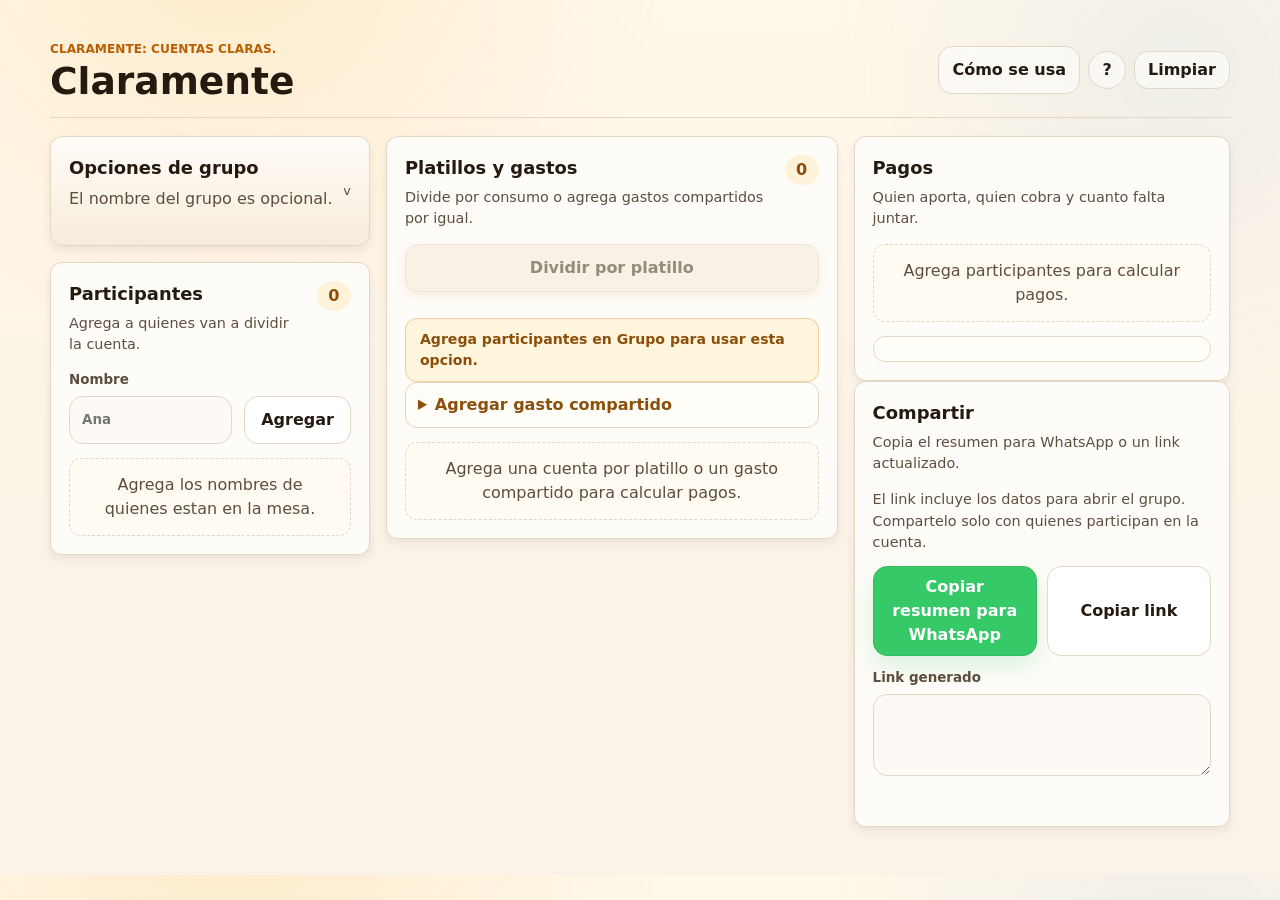
==== commit 37397048: "Amplia la pagina de entrada con el problema, la solucion y la ayuda. Co-Authored-By: Codex <noreply@" ====
--- a/index.html
+++ b/index.html
@@ -19,6 +19,7 @@
           <h1>Claramente</h1>
         </div>
         <div class="topbar-actions">
+          <a class="ghost-button topbar-button" href="presentacion.html">Cómo se usa</a>
           <button class="ghost-button topbar-button" id="supportBtn" type="button" aria-label="Ayuda y soporte">?</button>
           <button class="ghost-button topbar-button" id="resetBtn" type="button">Limpiar</button>
         </div>
@@ -166,7 +167,7 @@
           </section>
           <section class="panel support-dev-panel" aria-labelledby="devTitle">
             <div class="section-header"><div><h2 id="devTitle">Diagnostico y errores</h2><p>Herramientas tecnicas para resolver fallos y reportar problemas.</p></div></div>
-            <div class="diagnostic-box"><p><strong>Version de cache:</strong> <code id="cacheVersionLabel">clara-cache-v54</code></p><div class="diagnostic-actions"><button type="button" class="topbar-button" id="copyStateJsonBtn">Copiar estado JSON</button><button type="button" class="topbar-button accent-button" id="forceReloadBtn">Forzar actualizacion</button></div></div>
+            <div class="diagnostic-box"><p><strong>Version de cache:</strong> <code id="cacheVersionLabel">clara-cache-v57</code></p><div class="diagnostic-actions"><button type="button" class="topbar-button" id="copyStateJsonBtn">Copiar estado JSON</button><button type="button" class="topbar-button accent-button" id="forceReloadBtn">Forzar actualizacion</button></div></div>
             <div class="error-console-panel"><h3>Consola de errores</h3><div id="errorConsoleBox" class="error-console-box no-errors">No se han detectado errores de ejecucion. Todo funciona bien.</div><button type="button" class="primary-button hidden full-action compact-action" id="copyErrorLogBtn">Copiar reporte de errores</button></div>
           </section>
         </div>
--- a/style.css
+++ b/style.css
@@ -160,6 +160,18 @@
   padding: 0 13px;
 }
 
+a.topbar-button {
+  display: inline-flex;
+  align-items: center;
+  min-height: 48px;
+  border: 1px solid var(--line);
+  border-radius: var(--control-radius);
+  background: rgba(255, 255, 255, 0.56);
+  color: var(--ink);
+  font-weight: 750;
+  text-decoration: none;
+}
+
 #supportBtn {
   width: 38px;
   padding: 0;
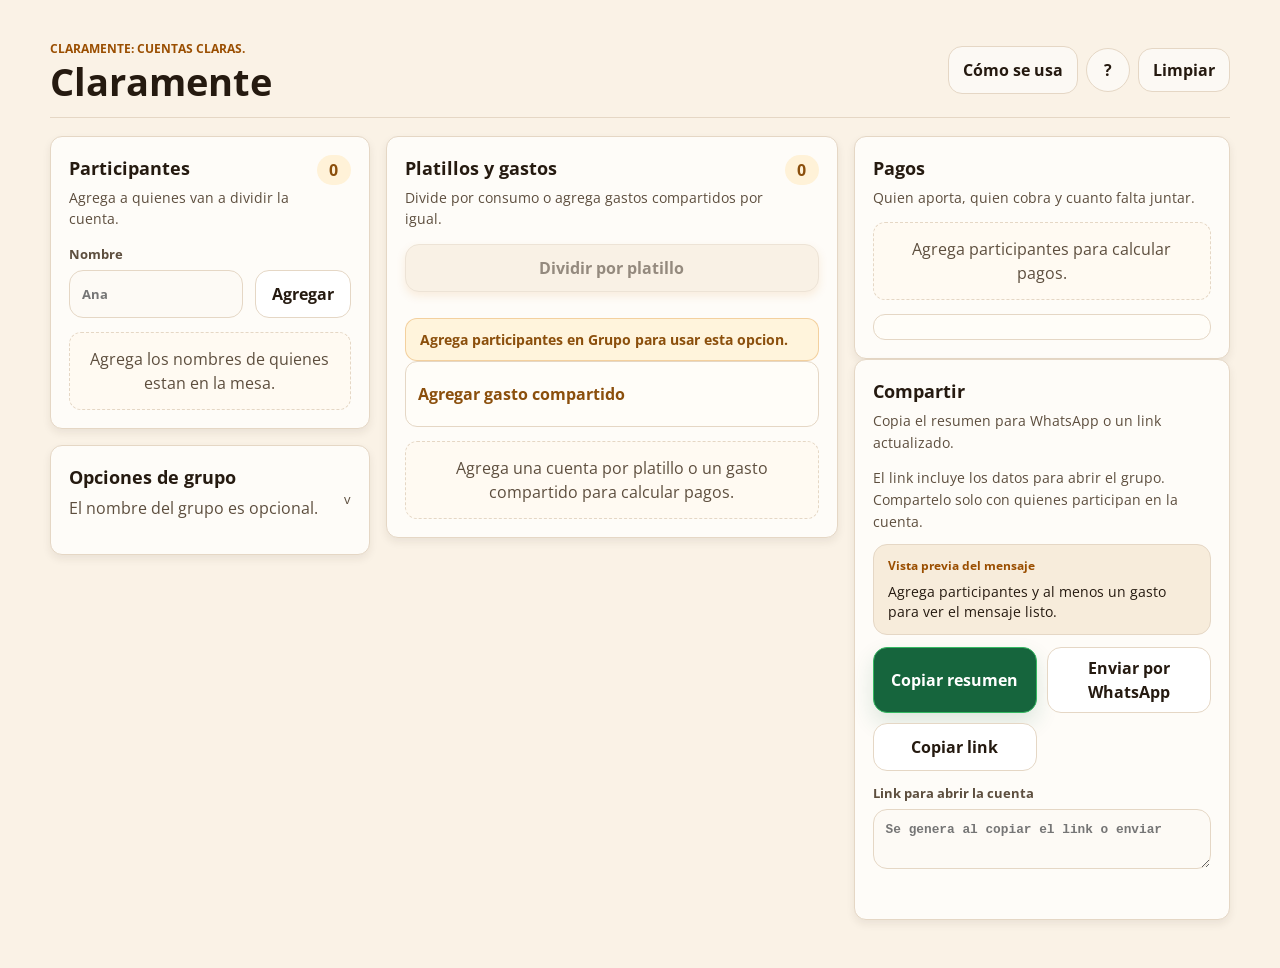
==== commit 199d1054: "ux: rediseñar landing interactiva y mejorar acomodo en escritorio y móvil Co-Authored-By: Codex <nor" ====
--- a/index.html
+++ b/index.html
@@ -33,6 +33,23 @@
 
       <div class="main-grid">
         <div id="tab-group" class="tab-content">
+          <section class="panel" aria-labelledby="peopleTitle">
+            <div class="section-header">
+              <div>
+                <h2 id="peopleTitle">Participantes</h2>
+                <p>Agrega a quienes van a dividir la cuenta.</p>
+              </div>
+              <span class="counter" id="peopleCount">0</span>
+            </div>
+            <form class="inline-form" id="personForm">
+              <label class="field" for="personNameInput"><span>Nombre</span><input id="personNameInput" type="text" autocomplete="off" placeholder="Ana"></label>
+              <button type="submit">Agregar</button>
+            </form>
+            <ul class="list" id="peopleList"></ul>
+            <div class="guest-panel hidden" id="guestPanel"></div>
+            <div class="tab-flow-actions"><button class="primary-button next-tab-btn" data-next-tab="tab-expenses" type="button">Siguiente: agregar gastos</button></div>
+          </section>
+
           <details class="panel group-panel" id="groupConfigDetails">
             <summary class="group-summary-header">
               <div>
@@ -56,23 +73,6 @@
               </div>
             </div>
           </details>
-
-          <section class="panel" aria-labelledby="peopleTitle">
-            <div class="section-header">
-              <div>
-                <h2 id="peopleTitle">Participantes</h2>
-                <p>Agrega a quienes van a dividir la cuenta.</p>
-              </div>
-              <span class="counter" id="peopleCount">0</span>
-            </div>
-            <form class="inline-form" id="personForm">
-              <label class="field" for="personNameInput"><span>Nombre</span><input id="personNameInput" type="text" autocomplete="off" placeholder="Ana"></label>
-              <button type="submit">Agregar</button>
-            </form>
-            <ul class="list" id="peopleList"></ul>
-            <div class="guest-panel hidden" id="guestPanel"></div>
-            <div class="tab-flow-actions"><button class="primary-button next-tab-btn" data-next-tab="tab-expenses" type="button">Siguiente: agregar gastos</button></div>
-          </section>
         </div>
 
         <div id="tab-expenses" class="tab-content hidden">
@@ -129,11 +129,16 @@
               </div>
             </div>
             <p class="privacy-note" id="privacyNote"></p>
+            <div class="whatsapp-preview-box">
+              <span class="whatsapp-preview-label">Vista previa del mensaje</span>
+              <pre class="whatsapp-preview" id="whatsappPreviewBox" aria-live="polite">Agrega gastos para ver el resumen listo para mandar.</pre>
+            </div>
             <div class="share-actions">
-              <button class="primary-button" id="copyMessageBtn" type="button">Copiar resumen para WhatsApp</button>
+              <button class="primary-button" id="copyMessageBtn" type="button">Copiar resumen</button>
+              <button class="secondary-button" id="openWhatsappBtn" type="button">Enviar por WhatsApp</button>
               <button id="copyLinkBtn" type="button">Copiar link</button>
             </div>
-            <label class="field"><span>Link generado</span><textarea id="shareLinkOutput" readonly rows="3"></textarea></label>
+            <label class="field share-link-field"><span>Link para abrir la cuenta</span><textarea id="shareLinkOutput" readonly rows="2" placeholder="Se genera al copiar el link o enviar"></textarea></label>
             <label class="field hidden" id="privateKeyField"><span>Clave privada</span><input id="privateKeyOutput" type="text" readonly></label>
             <button class="hidden" id="copyPrivateKeyBtn" type="button">Copiar clave</button>
             <p class="status-line" id="statusLine" aria-live="polite"></p>
@@ -167,7 +172,7 @@
           </section>
           <section class="panel support-dev-panel" aria-labelledby="devTitle">
             <div class="section-header"><div><h2 id="devTitle">Diagnostico y errores</h2><p>Herramientas tecnicas para resolver fallos y reportar problemas.</p></div></div>
-            <div class="diagnostic-box"><p><strong>Version de cache:</strong> <code id="cacheVersionLabel">clara-cache-v57</code></p><div class="diagnostic-actions"><button type="button" class="topbar-button" id="copyStateJsonBtn">Copiar estado JSON</button><button type="button" class="topbar-button accent-button" id="forceReloadBtn">Forzar actualizacion</button></div></div>
+            <div class="diagnostic-box"><p><strong>Version de cache:</strong> <code id="cacheVersionLabel">clara-cache-v58</code></p><div class="diagnostic-actions"><button type="button" class="topbar-button" id="copyStateJsonBtn">Copiar estado JSON</button><button type="button" class="topbar-button accent-button" id="forceReloadBtn">Forzar actualizacion</button></div></div>
             <div class="error-console-panel"><h3>Consola de errores</h3><div id="errorConsoleBox" class="error-console-box no-errors">No se han detectado errores de ejecucion. Todo funciona bien.</div><button type="button" class="primary-button hidden full-action compact-action" id="copyErrorLogBtn">Copiar reporte de errores</button></div>
           </section>
         </div>
--- a/style.css
+++ b/style.css
@@ -1,3 +1,11 @@
+@font-face {
+  font-family: "Open Sans";
+  src: url("fonts/OpenSans-latin.woff2") format("woff2");
+  font-weight: 400 700;
+  font-style: normal;
+  font-display: swap;
+}
+
 :root {
   color-scheme: light;
   --bg: oklch(96.5% 0.018 78);
@@ -7,7 +15,7 @@
   --muted: oklch(43.5% 0.032 68);
   --line: oklch(88.5% 0.028 74);
   --primary: oklch(78% 0.145 73);
-  --primary-dark: oklch(58% 0.15 57);
+  --primary-dark: #9a4e00;
   --accent: oklch(56% 0.15 252);
   --danger: oklch(48% 0.13 38);
   --success: oklch(50% 0.12 151);
@@ -38,13 +46,17 @@
 body {
   margin: 0;
   min-width: 320px;
-  background:
-    radial-gradient(circle at 18% -10%, rgba(242, 169, 59, 0.18), transparent 28rem),
-    radial-gradient(circle at 92% 8%, rgba(47, 127, 211, 0.08), transparent 22rem),
-    linear-gradient(180deg, oklch(98.5% 0.022 78) 0%, var(--bg) 34rem);
+  background: var(--bg);
   color: var(--ink);
-  font-family: ui-sans-serif, system-ui, -apple-system, BlinkMacSystemFont, "Segoe UI", sans-serif;
+  font-family: "Open Sans", ui-sans-serif, system-ui, -apple-system, BlinkMacSystemFont, "Segoe UI", sans-serif;
   line-height: 1.5;
+}
+
+html:has(dialog[open]),
+body:has(dialog[open]) {
+  overflow: hidden;
+  overscroll-behavior: none;
+  scrollbar-gutter: stable;
 }
 
 button,
@@ -156,8 +168,9 @@
 }
 
 .topbar-button {
-  min-height: 38px;
-  padding: 0 13px;
+  min-height: 44px;
+  min-width: 44px;
+  padding: 0 14px;
 }
 
 a.topbar-button {
@@ -173,7 +186,8 @@
 }
 
 #supportBtn {
-  width: 38px;
+  width: 44px;
+  min-height: 44px;
   padding: 0;
   border-radius: 999px;
 }
@@ -195,8 +209,8 @@
 }
 
 .group-panel {
-  margin-bottom: 16px;
-  background: linear-gradient(180deg, var(--panel) 0%, var(--panel-soft) 100%);
+  margin-top: 16px;
+  background: var(--panel);
 }
 
 .main-grid {
@@ -366,14 +380,11 @@
 .person-info::before {
   content: "";
   flex: 0 0 auto;
-  width: 38px;
-  height: 38px;
-  border: 2px solid transparent;
+  width: 24px;
+  height: 24px;
+  border: 2px solid var(--primary-dark);
   border-radius: 999px;
-  background:
-    linear-gradient(#fff, #fff) padding-box,
-    linear-gradient(135deg, var(--primary), var(--accent)) border-box;
-  box-shadow: inset 0 0 0 8px #f8efe2;
+  background: var(--panel-soft);
 }
 
 .item-title {
@@ -401,9 +412,12 @@
 }
 
 .single-expense summary {
+  display: flex;
+  align-items: center;
+  min-height: 44px;
   cursor: pointer;
   color: #8b4f0c;
-  font-weight: 850;
+  font-weight: 700;
 }
 
 .single-expense .expense-form {
@@ -676,14 +690,14 @@
 
 #copyMessageBtn {
   border-color: #35b861;
-  background: #35c967;
+  background: #16653d;
   color: #ffffff;
-  box-shadow: 0 10px 22px rgba(53, 201, 103, 0.18);
+  box-shadow: 0 10px 22px rgba(22, 101, 61, 0.14);
 }
 
 #copyMessageBtn:hover {
-  border-color: #2ca957;
-  background: #2ca957;
+  border-color: #115030;
+  background: #115030;
 }
 
 .status-line {
@@ -717,7 +731,8 @@
   box-shadow: var(--shadow);
   color: var(--ink);
   max-height: 90vh;
-  overflow: auto;
+  overflow-x: hidden;
+  overflow-y: auto;
 }
 
 .reminder-dialog,
@@ -793,10 +808,13 @@
   max-height: 300px;
   overflow: auto;
   margin-bottom: 12px;
+
+  padding: 6px 10px;
 }
 
 .ticket-table {
   width: 100%;
+  table-layout: fixed;
   border-collapse: collapse;
   text-align: left;
 }
@@ -1756,3 +1774,65 @@
     transition-duration: 0.01ms !important;
   }
 }
+
+/* UX Audit Fixes: tabular numbers & participant row breathing room */
+.counter,
+.amount,
+.summary-line,
+.balance-summary,
+.settlements {
+  font-variant-numeric: tabular-nums;
+}
+
+#peopleList .list-item {
+  flex-wrap: wrap;
+  gap: 8px;
+}
+
+#peopleList .person-info {
+  flex: 1 1 120px;
+  min-width: 0;
+}
+
+#peopleList .person-info input {
+  min-width: 0;
+  width: 100%;
+}
+
+.whatsapp-preview-box {
+  border: 1px solid var(--line);
+  border-radius: var(--control-radius);
+  background: var(--panel-soft);
+  padding: 12px 14px;
+  margin-bottom: 12px;
+}
+
+.whatsapp-preview-label {
+  display: block;
+  margin-bottom: 6px;
+  color: var(--primary-dark);
+  font-size: 0.78rem;
+  font-weight: 700;
+}
+
+.whatsapp-preview {
+  margin: 0;
+  white-space: pre-wrap;
+  word-break: break-word;
+  font-family: inherit;
+  font-size: 0.86rem;
+  line-height: 1.45;
+  color: var(--ink);
+  max-height: 180px;
+  overflow-y: auto;
+}
+
+.share-link-field {
+  margin-top: 12px;
+}
+
+.share-link-field textarea {
+  font-family: ui-monospace, "SFMono-Regular", Consolas, monospace;
+  font-size: 0.8rem;
+  color: var(--muted);
+}
